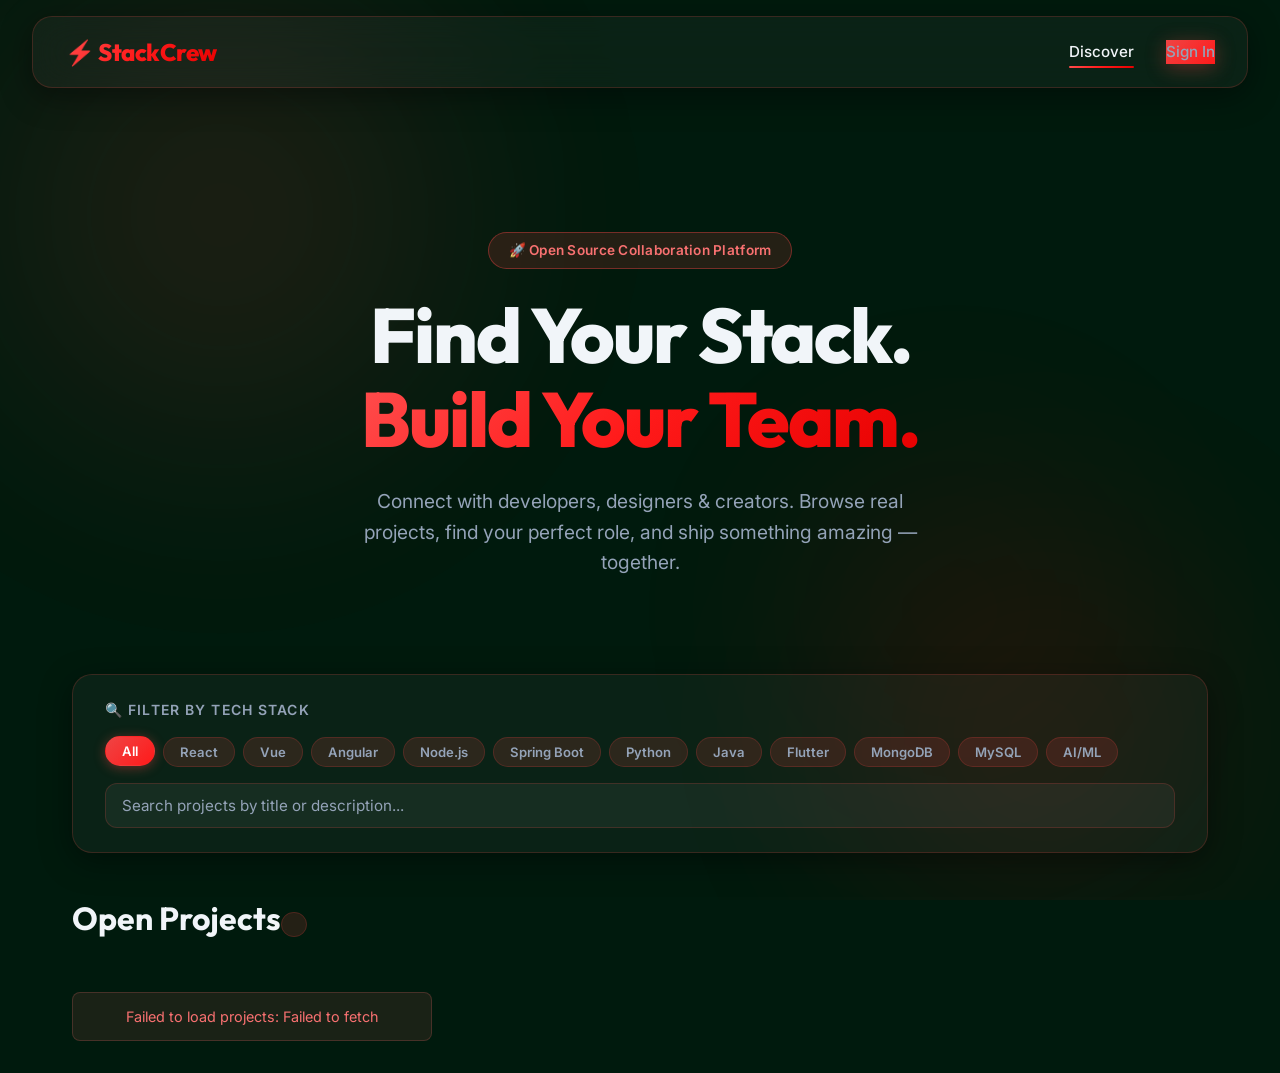
==== backend/src/main/resources/static/index.html @ 73561422 "feat: Add full frontend UI, splash screen, GitHub sync, match scores, notifications & shareable link" ====
<!DOCTYPE html>
<html lang="en">
<head>
    <meta charset="UTF-8">
    <meta name="viewport" content="width=device-width, initial-scale=1.0">
    <meta name="description" content="StackCrew — Find your stack, build your team, ship together. The developer collaboration platform where skills meet opportunity.">
    <title>StackCrew | Find Your Stack. Build Your Team.</title>
    <link rel="stylesheet" href="css/style.css">
    <link href="https://fonts.googleapis.com/css2?family=Inter:wght@300;400;500;600&family=Outfit:wght@500;700;800&display=swap" rel="stylesheet">
</head>
<body>
    <div class="bg-shapes">
        <div class="shape shape-1"></div>
        <div class="shape shape-2"></div>
        <div class="shape shape-3"></div>
    </div>

    <nav class="navbar glass-panel">
        <div class="logo">⚡ StackCrew</div>
        <div class="nav-links">
            <a href="index.html" class="active">Discover</a>
            <a href="dashboard.html" id="nav-dashboard" style="display: none;">Dashboard</a>
            <a href="auth.html" class="btn-primary" id="nav-login">Sign In</a>
            <button class="btn-secondary" id="nav-logout" style="display: none;">Logout</button>
        </div>
    </nav>

    <header class="hero slide-up">
        <div class="hero-badge">🚀 Open Source Collaboration Platform</div>
        <h1>Find Your Stack.<br><span class="gradient-text">Build Your Team.</span></h1>
        <p>Connect with developers, designers & creators. Browse real projects, find your perfect role, and ship something amazing — together.</p>
    </header>

    <main class="container fade-in">
        <!-- Filter Bar -->
        <div class="filter-bar glass-panel">
            <div class="filter-title">🔍 Filter by Tech Stack</div>
            <div class="filter-tags" id="filter-tags">
                <button class="filter-tag active" data-tag="all">All</button>
                <button class="filter-tag" data-tag="React">React</button>
                <button class="filter-tag" data-tag="Vue">Vue</button>
                <button class="filter-tag" data-tag="Angular">Angular</button>
                <button class="filter-tag" data-tag="Node.js">Node.js</button>
                <button class="filter-tag" data-tag="Spring Boot">Spring Boot</button>
                <button class="filter-tag" data-tag="Python">Python</button>
                <button class="filter-tag" data-tag="Java">Java</button>
                <button class="filter-tag" data-tag="Flutter">Flutter</button>
                <button class="filter-tag" data-tag="MongoDB">MongoDB</button>
                <button class="filter-tag" data-tag="MySQL">MySQL</button>
                <button class="filter-tag" data-tag="AI/ML">AI/ML</button>
            </div>
            <div class="filter-search">
                <input type="text" id="search-input" placeholder="Search projects by title or description..." />
            </div>
        </div>

        <div class="section-header">
            <h2>Open Projects <span id="project-count" class="count-badge"></span></h2>
        </div>
        <div class="projects-grid" id="projects-container">
            <!-- Projects dynamically injected here -->
        </div>
    </main>

    <script src="js/api.js?v=3"></script>
    <script src="js/app.js?v=3"></script>
</body>
</html>
---- backend/src/main/resources/static/css/style.css ----
:root {
    /* Dark Premium Color Palette */
    --bg-dark: #001a0d;
    --bg-panel: rgba(255, 255, 255, 0.04);
    --bg-panel-hover: rgba(255, 255, 255, 0.08);
    --border-color: rgba(239, 68, 68, 0.2);
    --border-highlight: rgba(239, 68, 68, 0.6);

    /* Typography Colors */
    --text-main: #f1f5f9;
    --text-muted: #94a3b8;

    /* Accents — Red spectrum */
    --primary: #ef4444;
    --primary-hover: #dc2626;
    --secondary: rgba(239, 68, 68, 0.15);
    --secondary-hover: rgba(239, 68, 68, 0.25);

    /* Gradients */
    --gradient-1: #ff4d4d; /* intense red */
    --gradient-2: #ff1a1a; /* vivid scarlet */
    --gradient-3: #e60000; /* deep crimson */
    --gradient-glow: linear-gradient(135deg, var(--gradient-1), var(--gradient-2), var(--gradient-3));


    --gradient-glow: linear-gradient(135deg, var(--gradient-1), var(--gradient-2), var(--gradient-3));

    --error: #f87171;
    --success: #34d399;
    --warning: #fbbf24;
}

/* Base Styles */
* {
    margin: 0;
    padding: 0;
    box-sizing: border-box;
}

body {
    font-family: 'Inter', sans-serif;
    background-color: var(--bg-dark);
    color: var(--text-main);
    min-height: 100vh;
    display: flex;
    flex-direction: column;
    overflow-x: hidden;
    position: relative;
    line-height: 1.6;
}

h1, h2, h3, h4, .logo {
    font-family: 'Outfit', sans-serif;
}

/* Custom Scrollbar */
::-webkit-scrollbar { width: 6px; }
::-webkit-scrollbar-track { background: var(--bg-dark); }
::-webkit-scrollbar-thumb { background: var(--primary); border-radius: 4px; }
::-webkit-scrollbar-thumb:hover { background: var(--primary-hover); }

/* Background Animated Shapes */
.bg-shapes {
    position: fixed;
    top: 0; left: 0; right: 0; bottom: 0;
    z-index: -1;
    overflow: hidden;
    pointer-events: none;
}

.shape {
    position: absolute;
    border-radius: 50%;
    filter: blur(100px);
    opacity: 0.3;
    animation: float 25s infinite alternate ease-in-out, rotate 30s infinite linear;
}

.shape-1 {
    top: -15%; left: -10%;
    width: 700px; height: 700px;
    background: radial-gradient(circle, rgba(255,77,77,0.5) 0%, rgba(0,0,0,0) 70%);
}

.shape-2 {
    bottom: -15%; right: -5%;
    width: 600px; height: 600px;
    background: radial-gradient(circle, rgba(255,26,26,0.4) 0%, rgba(0,0,0,0) 70%);
    animation-delay: -8s;
}

.shape-3 {
    top: 40%; left: 55%;
    width: 500px; height: 500px;
    background: radial-gradient(circle, rgba(230,0,0,0.3) 0%, rgba(0,0,0,0) 70%);
    animation-delay: -14s;
}

@keyframes float {
    0% { transform: translate(0, 0) scale(1); }
    50% { transform: translate(60px, 40px) scale(1.08); }
    100% { transform: translate(-40px, 60px) scale(0.92); }
}

/* Additional Animations */
@keyframes rotate {
    from { transform: rotate(0deg); }
    to { transform: rotate(360deg); }
}

/* Utilities */
.container {
    max-width: 1200px;
    margin: 0 auto;
    padding: 2rem;
    width: 100%;
}

.gradient-text {
    background: var(--gradient-glow);
    -webkit-background-clip: text;
    -webkit-text-fill-color: transparent;
    display: inline-block;
}

.glass-panel {
    background: var(--bg-panel);
    backdrop-filter: blur(20px);
    -webkit-backdrop-filter: blur(20px);
    border: 1px solid var(--border-color);
    border-radius: 20px;
    box-shadow: 0 8px 32px rgba(0, 0, 0, 0.4);
    transition: all 0.3s ease;
}

.w-100 { width: 100%; }
.hidden { display: none !important; }

/* Animations */
.fade-in { animation: fadeIn 0.8s ease forwards; }
.slide-up { animation: slideUp 0.8s cubic-bezier(0.16, 1, 0.3, 1) forwards; }

@keyframes fadeIn {
    from { opacity: 0; }
    to { opacity: 1; }
}

@keyframes slideUp {
    from { opacity: 0; transform: translateY(40px); }
    to { opacity: 1; transform: translateY(0); }
}

/* Buttons */
button {
    cursor: pointer;
    font-weight: 600;
    font-family: 'Inter', sans-serif;
    border: none;
    border-radius: 12px;
    padding: 0.875rem 1.75rem;
    font-size: 0.95rem;
    transition: all 0.3s cubic-bezier(0.4, 0, 0.2, 1);
    position: relative;
    overflow: hidden;
}

.btn-primary {
    background: linear-gradient(135deg, var(--primary), var(--gradient-2));
    color: white;
    box-shadow: 0 4px 20px rgba(239, 68, 68, 0.35);
}

.btn-primary:hover {
    transform: translateY(-2px);
    box-shadow: 0 8px 28px rgba(239, 68, 68, 0.55);
}

.btn-secondary {
    background: var(--secondary);
    color: var(--text-main);
    border: 1px solid var(--border-color);
}

.btn-secondary:hover {
    background: var(--secondary-hover);
    transform: translateY(-2px);
    border-color: var(--border-highlight);
}

.glow-effect::before {
    content: '';
    position: absolute;
    top: 0; left: -100%;
    width: 100%; height: 100%;
    background: linear-gradient(90deg, transparent, rgba(255,255,255,0.15), transparent);
    transition: left 0.5s ease;
}

.glow-effect:hover::before { left: 100%; }

/* Navigation */
.navbar {
    display: flex;
    justify-content: space-between;
    align-items: center;
    padding: 1rem 2rem;
    margin: 1rem 2rem;
    position: sticky;
    top: 1rem;
    z-index: 100;
}

.logo {
    font-size: 1.5rem;
    font-weight: 800;
    letter-spacing: -0.5px;
    background: var(--gradient-glow);
    -webkit-background-clip: text;
    -webkit-text-fill-color: transparent;
}

.nav-links {
    display: flex;
    gap: 2rem;
    align-items: center;
}

.nav-links a {
    color: var(--text-muted);
    text-decoration: none;
    font-weight: 500;
    font-size: 0.95rem;
    transition: color 0.2s;
    position: relative;
}

.nav-links a:hover, .nav-links a.active { color: var(--text-main); }

.nav-links a:not(.btn-primary)::after {
    content: '';
    position: absolute;
    bottom: -4px; left: 0;
    width: 0%; height: 2px;
    background: var(--gradient-glow);
    transition: width 0.3s ease;
    border-radius: 2px;
}

.nav-links a:not(.btn-primary):hover::after,
.nav-links a.active:not(.btn-primary)::after { width: 100%; }

/* Hero Section */
.hero {
    text-align: center;
    padding: 8rem 2rem 4rem;
    display: flex;
    flex-direction: column;
    align-items: center;
    justify-content: center;
    gap: 1.5rem;
}

.hero-badge {
    background: rgba(239, 68, 68, 0.15);
    border: 1px solid rgba(239, 68, 68, 0.4);
    color: #f87171;
    padding: 0.4rem 1.2rem;
    border-radius: 999px;
    font-size: 0.85rem;
    font-weight: 600;
    letter-spacing: 0.02em;
}

.hero h1 {
    font-size: clamp(2.5rem, 6vw, 5rem);
    line-height: 1.1;
    font-weight: 800;
    letter-spacing: -2px;
}

.hero p {
    font-size: clamp(1rem, 2vw, 1.2rem);
    color: var(--text-muted);
    max-width: 600px;
    font-weight: 400;
}

/* Filter Bar */
.filter-bar {
    padding: 1.5rem 2rem;
    margin-bottom: 2.5rem;
    display: flex;
    flex-direction: column;
    gap: 1rem;
}

.filter-title {
    font-size: 0.875rem;
    font-weight: 600;
    color: var(--text-muted);
    text-transform: uppercase;
    letter-spacing: 0.08em;
}

.filter-tags {
    display: flex;
    flex-wrap: wrap;
    gap: 0.5rem;
}

.filter-tag {
    background: var(--secondary);
    color: var(--text-muted);
    border: 1px solid var(--border-color);
    padding: 0.35rem 1rem;
    border-radius: 999px;
    font-size: 0.82rem;
    font-weight: 600;
    cursor: pointer;
    transition: all 0.2s ease;
}

.filter-tag:hover,
.filter-tag.active {
    background: linear-gradient(135deg, var(--primary), var(--gradient-2));
    color: white;
    border-color: transparent;
    box-shadow: 0 2px 12px rgba(239, 68, 68, 0.4);
    transform: translateY(-1px);
}

.filter-search input {
    width: 100%;
    padding: 0.75rem 1rem;
    background: rgba(255,255,255,0.05);
    border: 1px solid var(--border-color);
    border-radius: 12px;
    color: var(--text-main);
    font-size: 0.95rem;
    font-family: 'Inter', sans-serif;
    transition: all 0.3s ease;
}

.filter-search input:focus {
    outline: none;
    border-color: var(--primary);
    box-shadow: 0 0 0 3px rgba(239, 68, 68, 0.2);
    background: rgba(255,255,255,0.07);
}

.filter-search input::placeholder { color: var(--text-muted); }

/* Projects Grid */
.section-header {
    margin-bottom: 2rem;
    display: flex;
    align-items: center;
    gap: 1rem;
}

.section-header h2 {
    font-size: 2rem;
    font-weight: 700;
}

.count-badge {
    background: var(--secondary);
    color: var(--primary);
    border: 1px solid var(--border-color);
    padding: 0.2rem 0.75rem;
    border-radius: 999px;
    font-size: 0.85rem;
    font-weight: 700;
    font-family: 'Inter', sans-serif;
}

.projects-grid {
    display: grid;
    grid-template-columns: repeat(auto-fill, minmax(320px, 1fr));
    gap: 1.75rem;
}

.project-card {
    padding: 1.75rem;
    background: var(--bg-panel);
    border: 1px solid var(--border-color);
    border-radius: 20px;
    transition: transform 0.4s cubic-bezier(0.175, 0.885, 0.32, 1.275), box-shadow 0.4s ease, border-color 0.4s ease;
    display: flex;
    flex-direction: column;
    gap: 0.75rem;
}

.project-card:hover {
    transform: translateY(-8px);
    box-shadow: 0 20px 50px rgba(239, 68, 68, 0.2);
    border-color: var(--border-highlight);
    background: var(--bg-panel-hover);
}

.project-card-header {
    display: flex;
    align-items: flex-start;
    justify-content: space-between;
    gap: 0.5rem;
}

.project-title {
    font-size: 1.25rem;
    font-weight: 700;
    line-height: 1.3;
}

.pulse-badge {
    padding: 0.25rem 0.65rem;
    border-radius: 999px;
    font-size: 0.72rem;
    font-weight: 700;
    white-space: nowrap;
    flex-shrink: 0;
}

.pulse-new {
    background: rgba(52, 211, 153, 0.15);
    color: var(--success);
    border: 1px solid rgba(52, 211, 153, 0.3);
}

.pulse-active {
    background: rgba(239, 68, 68, 0.15);
    color: #f87171;
    border: 1px solid rgba(239, 68, 68, 0.3);
}

.pulse-established {
    background: rgba(251, 191, 36, 0.1);
    color: var(--warning);
    border: 1px solid rgba(251, 191, 36, 0.2);
}

.project-owner {
    color: var(--text-muted);
    font-size: 0.82rem;
}

.project-desc {
    color: var(--text-muted);
    font-size: 0.92rem;
    line-height: 1.6;
    flex-grow: 1;
    display: -webkit-box;
    -webkit-line-clamp: 3;
    -webkit-box-orient: vertical;
    overflow: hidden;
}

.tech-stack {
    display: flex;
    flex-wrap: wrap;
    gap: 0.4rem;
}

.tech-badge {
    background: rgba(239, 68, 68, 0.12);
    color: #ffb3b3;
    padding: 0.3rem 0.75rem;
    border-radius: 999px;
    font-size: 0.78rem;
    font-weight: 600;
    border: 1px solid rgba(255, 77, 77, 0.25);
}

.commitment-badge {
    background: rgba(239, 68, 68, 0.1);
    color: #f87171;
    padding: 0.25rem 0.65rem;
    border-radius: 999px;
    font-size: 0.75rem;
    font-weight: 600;
    border: 1px solid rgba(239, 68, 68, 0.2);
    display: inline-flex;
    align-items: center;
    gap: 0.3rem;
}

.project-meta {
    display: flex;
    flex-wrap: wrap;
    gap: 0.5rem;
    align-items: center;
}

.project-reqs {
    font-size: 0.82rem;
    color: var(--text-muted);
    padding: 0.75rem;
    background: rgba(255,255,255,0.03);
    border-radius: 8px;
    border: 1px solid var(--border-color);
}

.project-reqs strong { color: var(--text-main); }

.github-link {
    color: #ff4d4d;
    font-size: 0.8rem;
    font-weight: 600;
    text-decoration: none;
    display: inline-flex;
    align-items: center;
    gap: 0.3rem;
    transition: color 0.2s;
}

.github-link:hover { color: #ff1a1a; }

/* Forms & Auth */
.auth-page {
    display: flex;
    align-items: center;
    justify-content: center;
}

.auth-container {
    width: 100%;
    max-width: 480px;
    padding: 3rem;
    margin: 2rem;
}

.auth-header {
    text-align: center;
    margin-bottom: 2.5rem;
}

.auth-header h2 {
    font-size: 2rem;
    background: var(--gradient-glow);
    -webkit-background-clip: text;
    -webkit-text-fill-color: transparent;
    margin-bottom: 0.5rem;
}

.auth-header p { color: var(--text-muted); }

.form-group { margin-bottom: 1.5rem; }

.form-group label {
    display: block;
    margin-bottom: 0.5rem;
    font-size: 0.88rem;
    color: var(--text-muted);
    font-weight: 500;
}

.form-group input,
.form-group textarea,
.form-group select,
.form-select {
    width: 100%;
    padding: 0.875rem 1rem;
    background: rgba(255,255,255,0.06);
    border: 1px solid var(--border-color);
    border-radius: 12px;
    color: var(--text-main);
    font-size: 0.95rem;
    transition: all 0.3s ease;
    font-family: 'Inter', sans-serif;
}

.form-group select option,
.form-select option {
    background: #1a0505;
    color: var(--text-main);
}

.form-group input:focus, .form-group textarea:focus, .form-group select:focus {
    outline: none;
    border-color: var(--primary);
    box-shadow: 0 0 0 3px rgba(255, 77, 77, 0.2);
    background: rgba(255,255,255,0.08);
}

.form-group input::placeholder,
.form-group textarea::placeholder { color: #475569; }

.auth-switch {
    text-align: center;
    margin-top: 1.5rem;
    font-size: 0.9rem;
    color: var(--text-muted);
}

.auth-switch a {
    color: #ff4d4d;
    text-decoration: none;
    font-weight: 600;
    transition: color 0.2s;
}

.auth-switch a:hover { color: white; }

.error-message {
    color: var(--error);
    text-align: center;
    margin-top: 1rem;
    font-size: 0.9rem;
    background: rgba(248, 113, 113, 0.1);
    padding: 0.75rem;
    border-radius: 8px;
    border: 1px solid rgba(248, 113, 113, 0.2);
    display: none;
}
.error-message:not(:empty) { display: block; }

/* Dashboard */
.dashboard-header {
    display: flex;
    justify-content: space-between;
    align-items: center;
    margin-bottom: 3rem;
}

.dashboard-header h2 { font-size: 2.2rem; }
.dashboard-header p { color: var(--text-muted); margin-top: 0.5rem; }

.dashboard-grid {
    display: grid;
    grid-template-columns: repeat(auto-fit, minmax(400px, 1fr));
    gap: 2rem;
    align-items: start;
}

.dashboard-section { padding: 2rem; }

.dashboard-section h3 {
    margin-bottom: 1.5rem;
    font-size: 1.3rem;
    padding-bottom: 1rem;
    border-bottom: 1px solid var(--border-color);
    color: var(--text-main);
}

/* Modal */
.modal {
    position: fixed;
    top: 0; left: 0; width: 100%; height: 100%;
    background: rgba(0,0,0,0.75);
    backdrop-filter: blur(12px);
    display: flex;
    align-items: center;
    justify-content: center;
    z-index: 1000;
    opacity: 0;
    visibility: hidden;
    transition: all 0.3s ease;
}

.modal:not(.hidden) {
    opacity: 1;
    visibility: visible;
}

.modal-content {
    width: 100%;
    max-width: 560px;
    padding: 2.5rem;
    position: relative;
    max-height: 90vh;
    overflow-y: auto;
}

.modal-content h3 {
    font-size: 1.8rem;
    margin-bottom: 2rem;
    background: var(--gradient-glow);
    -webkit-background-clip: text;
    -webkit-text-fill-color: transparent;
}

.close-modal {
    position: absolute;
    top: 1.5rem; right: 1.5rem;
    font-size: 1.75rem;
    cursor: pointer;
    color: var(--text-muted);
    transition: color 0.2s;
    line-height: 1;
}

.close-modal:hover { color: white; }

.list-container {
    display: flex;
    flex-direction: column;
    gap: 1rem;
}

.list-item {
    padding: 1.25rem;
    background: rgba(255, 255, 255, 0.03);
    border: 1px solid var(--border-color);
    border-radius: 12px;
    display: flex;
    justify-content: space-between;
    align-items: center;
    transition: all 0.2s ease;
}

.list-item:hover {
    background: rgba(255, 77, 77, 0.06);
    border-color: var(--border-highlight);
}

.text-muted { color: var(--text-muted); }

@media (max-width: 768px) {
    .dashboard-grid { grid-template-columns: 1fr; }
    .hero h1 { font-size: 2.5rem; letter-spacing: -1px; }
    .navbar { flex-direction: column; gap: 1rem; }
    .filter-bar { padding: 1.25rem; }
    .dashboard-header { flex-direction: column; align-items: flex-start; gap: 1rem; }
}

/* Custom Features CSS */
.inline-btn-group {
    display: flex;
    gap: 0.75rem;
    align-items: flex-start;
}

.match-badge {
    padding: 0.25rem 0.65rem;
    border-radius: 999px;
    font-size: 0.72rem;
    font-weight: 700;
    white-space: nowrap;
    flex-shrink: 0;
    background: rgba(255, 77, 77, 0.1);
    color: #ff4d4d;
    border: 1px solid rgba(255, 77, 77, 0.3);
}

.match-high {
    background: linear-gradient(135deg, rgba(255, 77, 77, 0.25), rgba(230, 0, 0, 0.25));
    border-color: rgba(255, 77, 77, 0.6);
    box-shadow: 0 0 12px rgba(255, 77, 77, 0.3);
    animation: matchPulse 2s infinite alternate ease-in-out;
}

@keyframes matchPulse {
    0% { transform: scale(1); box-shadow: 0 0 8px rgba(255, 77, 77, 0.2); }
    100% { transform: scale(1.03); box-shadow: 0 0 15px rgba(255, 77, 77, 0.5); }
}

.toast-notification {
    position: fixed;
    bottom: 2rem;
    right: 2rem;
    background: rgba(26, 5, 5, 0.95);
    border: 1px solid var(--border-highlight);
    box-shadow: 0 10px 30px rgba(255, 77, 77, 0.3);
    backdrop-filter: blur(12px);
    -webkit-backdrop-filter: blur(12px);
    color: var(--text-main);
    padding: 1rem 1.75rem;
    border-radius: 12px;
    z-index: 9999;
    display: flex;
    align-items: center;
    gap: 0.75rem;
    font-weight: 500;
    font-size: 0.95rem;
    animation: toastSlideIn 0.4s cubic-bezier(0.16, 1, 0.3, 1) forwards, toastFadeOut 0.4s cubic-bezier(0.16, 1, 0.3, 1) 2.6s forwards;
}

@keyframes toastSlideIn {
    from { transform: translateY(100px) scale(0.9); opacity: 0; }
    to { transform: translateY(0) scale(1); opacity: 1; }
}

@keyframes toastFadeOut {
    from { transform: translateY(0) scale(1); opacity: 1; }
    to { transform: translateY(50px) scale(0.9); opacity: 0; }
}

@keyframes highlightFlash {
    0% { border-color: var(--border-color); box-shadow: none; }
    30% { border-color: #ff1a1a; box-shadow: 0 0 25px rgba(255, 26, 26, 0.5); }
    100% { border-color: var(--border-highlight); box-shadow: 0 20px 50px rgba(239, 68, 68, 0.2); }
}

.project-card.highlighted {
    animation: highlightFlash 2.5s cubic-bezier(0.25, 1, 0.5, 1) forwards;
    border-width: 2px;
}
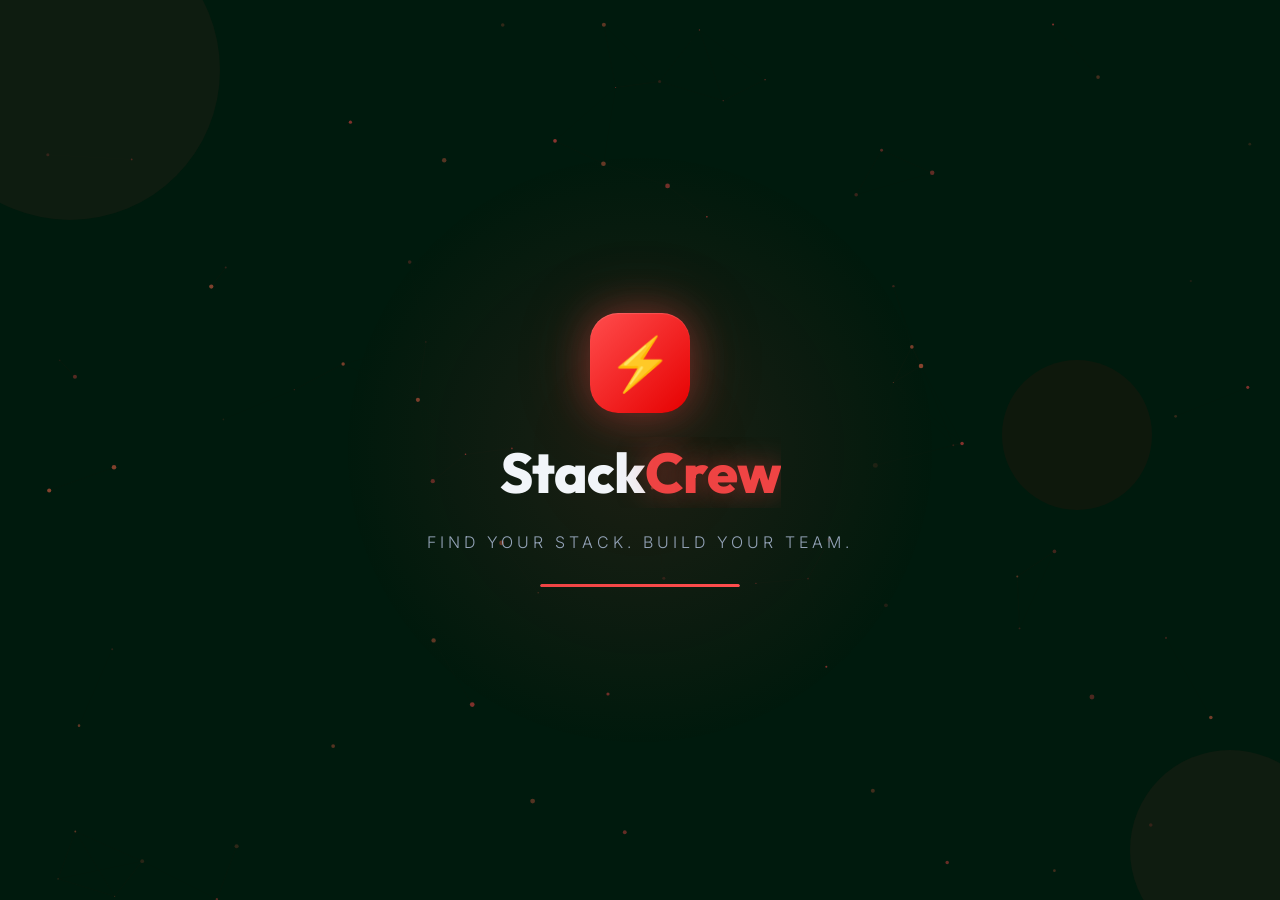
==== commit 124e12ad: "fix: Rename splash.html to index.html to fix Netlify routing" ====
--- a/backend/src/main/resources/static/index.html
+++ b/backend/src/main/resources/static/index.html
@@ -3,66 +3,346 @@
 <head>
     <meta charset="UTF-8">
     <meta name="viewport" content="width=device-width, initial-scale=1.0">
-    <meta name="description" content="StackCrew — Find your stack, build your team, ship together. The developer collaboration platform where skills meet opportunity.">
-    <title>StackCrew | Find Your Stack. Build Your Team.</title>
-    <link rel="stylesheet" href="css/style.css">
+    <title>StackCrew</title>
     <link href="https://fonts.googleapis.com/css2?family=Inter:wght@300;400;500;600&family=Outfit:wght@500;700;800&display=swap" rel="stylesheet">
+    <style>
+        *, *::before, *::after {
+            margin: 0;
+            padding: 0;
+            box-sizing: border-box;
+        }
+
+        body {
+            background: #001a0d;
+            min-height: 100vh;
+            display: flex;
+            align-items: center;
+            justify-content: center;
+            overflow: hidden;
+            font-family: 'Outfit', sans-serif;
+        }
+
+        /* ─── Particle Canvas ─── */
+        #particles {
+            position: fixed;
+            inset: 0;
+            z-index: 0;
+        }
+
+        /* ─── Radial glow behind logo ─── */
+        .glow-bg {
+            position: fixed;
+            width: 600px;
+            height: 600px;
+            border-radius: 50%;
+            background: radial-gradient(circle, rgba(239, 68, 68, 0.15) 0%, transparent 70%);
+            top: 50%;
+            left: 50%;
+            transform: translate(-50%, -50%) scale(0);
+            animation: glowPulse 3s ease-out 0.2s forwards;
+            z-index: 1;
+        }
+
+        @keyframes glowPulse {
+            0%   { transform: translate(-50%, -50%) scale(0); opacity: 0; }
+            50%  { transform: translate(-50%, -50%) scale(1.2); opacity: 1; }
+            100% { transform: translate(-50%, -50%) scale(1); opacity: 0.8; }
+        }
+
+        /* ─── Main container ─── */
+        .splash-container {
+            position: relative;
+            z-index: 10;
+            display: flex;
+            flex-direction: column;
+            align-items: center;
+            gap: 24px;
+        }
+
+        /* ─── Lightning bolt icon ─── */
+        .logo-icon {
+            width: 100px;
+            height: 100px;
+            border-radius: 28px;
+            background: linear-gradient(135deg, #ff4d4d, #e60000);
+            display: flex;
+            align-items: center;
+            justify-content: center;
+            font-size: 52px;
+            box-shadow:
+                0 0 40px rgba(239, 68, 68, 0.4),
+                0 0 80px rgba(239, 68, 68, 0.2),
+                inset 0 1px 1px rgba(255,255,255,0.15);
+            opacity: 0;
+            transform: scale(0.3) rotate(-20deg);
+            animation: iconEntry 0.8s cubic-bezier(0.34, 1.56, 0.64, 1) 0.3s forwards,
+                       iconFloat 3s ease-in-out 1.5s infinite alternate;
+        }
+
+        @keyframes iconEntry {
+            0%   { opacity: 0; transform: scale(0.3) rotate(-20deg); }
+            100% { opacity: 1; transform: scale(1) rotate(0deg); }
+        }
+
+        @keyframes iconFloat {
+            0%   { transform: translateY(0); }
+            100% { transform: translateY(-8px); }
+        }
+
+        /* Ring pulse around icon */
+        .logo-icon::before,
+        .logo-icon::after {
+            content: '';
+            position: absolute;
+            border-radius: 28px;
+            border: 2px solid rgba(239, 68, 68, 0.3);
+            inset: -12px;
+            opacity: 0;
+            animation: ringPulse 2s ease-out 1s infinite;
+        }
+        .logo-icon::after {
+            inset: -24px;
+            animation-delay: 1.3s;
+        }
+
+        @keyframes ringPulse {
+            0%   { transform: scale(0.8); opacity: 0.8; }
+            100% { transform: scale(1.3); opacity: 0; }
+        }
+
+        /* ─── Brand name ─── */
+        .brand-name {
+            font-size: 56px;
+            font-weight: 800;
+            letter-spacing: -1px;
+            color: #f1f5f9;
+            overflow: hidden;
+        }
+
+        .brand-name span {
+            display: inline-block;
+            opacity: 0;
+            transform: translateY(40px) rotateX(90deg);
+            animation: letterReveal 0.5s cubic-bezier(0.34, 1.56, 0.64, 1) forwards;
+        }
+
+        @keyframes letterReveal {
+            0%   { opacity: 0; transform: translateY(40px) rotateX(90deg); }
+            100% { opacity: 1; transform: translateY(0) rotateX(0deg); }
+        }
+
+        .brand-name .red {
+            color: #ef4444;
+            text-shadow: 0 0 30px rgba(239, 68, 68, 0.5);
+        }
+
+        /* ─── Tagline ─── */
+        .tagline {
+            font-family: 'Inter', sans-serif;
+            font-size: 16px;
+            font-weight: 300;
+            color: #94a3b8;
+            letter-spacing: 4px;
+            text-transform: uppercase;
+            opacity: 0;
+            transform: translateY(20px);
+            animation: fadeUp 0.8s ease-out 1.6s forwards;
+        }
+
+        @keyframes fadeUp {
+            0%   { opacity: 0; transform: translateY(20px); }
+            100% { opacity: 1; transform: translateY(0); }
+        }
+
+        /* ─── Loading bar ─── */
+        .loader-track {
+            width: 200px;
+            height: 3px;
+            background: rgba(255, 255, 255, 0.08);
+            border-radius: 10px;
+            overflow: hidden;
+            opacity: 0;
+            animation: fadeUp 0.5s ease-out 2s forwards;
+            margin-top: 8px;
+        }
+
+        .loader-fill {
+            width: 0%;
+            height: 100%;
+            background: linear-gradient(90deg, #ef4444, #ff4d4d, #ef4444);
+            background-size: 200% 100%;
+            border-radius: 10px;
+            animation: loaderGrow 2s ease-in-out 2.2s forwards,
+                       loaderShimmer 1s linear 2.2s infinite;
+        }
+
+        @keyframes loaderGrow {
+            0%   { width: 0%; }
+            60%  { width: 75%; }
+            100% { width: 100%; }
+        }
+
+        @keyframes loaderShimmer {
+            0%   { background-position: 200% 0; }
+            100% { background-position: -200% 0; }
+        }
+
+        /* ─── Fade-out transition ─── */
+        .splash-exit {
+            animation: exitSplash 0.6s cubic-bezier(0.4, 0, 0.2, 1) forwards;
+        }
+
+        @keyframes exitSplash {
+            0%   { opacity: 1; transform: scale(1); }
+            100% { opacity: 0; transform: scale(1.05); filter: blur(8px); }
+        }
+
+        /* ─── Floating shapes (decorative) ─── */
+        .deco-shape {
+            position: fixed;
+            border-radius: 50%;
+            opacity: 0.06;
+            z-index: 0;
+        }
+        .deco-shape-1 {
+            width: 300px; height: 300px;
+            background: #ef4444;
+            top: -80px; left: -80px;
+            animation: decoFloat 8s ease-in-out infinite alternate;
+        }
+        .deco-shape-2 {
+            width: 200px; height: 200px;
+            background: #ff4d4d;
+            bottom: -50px; right: -50px;
+            animation: decoFloat 6s ease-in-out 1s infinite alternate-reverse;
+        }
+        .deco-shape-3 {
+            width: 150px; height: 150px;
+            background: #e60000;
+            top: 40%; right: 10%;
+            animation: decoFloat 7s ease-in-out 0.5s infinite alternate;
+        }
+
+        @keyframes decoFloat {
+            0%   { transform: translate(0, 0); }
+            100% { transform: translate(20px, -30px); }
+        }
+    </style>
 </head>
 <body>
-    <div class="bg-shapes">
-        <div class="shape shape-1"></div>
-        <div class="shape shape-2"></div>
-        <div class="shape shape-3"></div>
+    <canvas id="particles"></canvas>
+    <div class="glow-bg"></div>
+
+    <div class="deco-shape deco-shape-1"></div>
+    <div class="deco-shape deco-shape-2"></div>
+    <div class="deco-shape deco-shape-3"></div>
+
+    <div class="splash-container" id="splashContainer">
+        <div class="logo-icon" id="logoIcon">⚡</div>
+        <div class="brand-name" id="brandName"></div>
+        <div class="tagline">Find your stack. Build your team.</div>
+        <div class="loader-track">
+            <div class="loader-fill" id="loaderFill"></div>
+        </div>
     </div>
 
-    <nav class="navbar glass-panel">
-        <div class="logo">⚡ StackCrew</div>
-        <div class="nav-links">
-            <a href="index.html" class="active">Discover</a>
-            <a href="dashboard.html" id="nav-dashboard" style="display: none;">Dashboard</a>
-            <a href="auth.html" class="btn-primary" id="nav-login">Sign In</a>
-            <button class="btn-secondary" id="nav-logout" style="display: none;">Logout</button>
-        </div>
-    </nav>
-
-    <header class="hero slide-up">
-        <div class="hero-badge">🚀 Open Source Collaboration Platform</div>
-        <h1>Find Your Stack.<br><span class="gradient-text">Build Your Team.</span></h1>
-        <p>Connect with developers, designers & creators. Browse real projects, find your perfect role, and ship something amazing — together.</p>
-    </header>
-
-    <main class="container fade-in">
-        <!-- Filter Bar -->
-        <div class="filter-bar glass-panel">
-            <div class="filter-title">🔍 Filter by Tech Stack</div>
-            <div class="filter-tags" id="filter-tags">
-                <button class="filter-tag active" data-tag="all">All</button>
-                <button class="filter-tag" data-tag="React">React</button>
-                <button class="filter-tag" data-tag="Vue">Vue</button>
-                <button class="filter-tag" data-tag="Angular">Angular</button>
-                <button class="filter-tag" data-tag="Node.js">Node.js</button>
-                <button class="filter-tag" data-tag="Spring Boot">Spring Boot</button>
-                <button class="filter-tag" data-tag="Python">Python</button>
-                <button class="filter-tag" data-tag="Java">Java</button>
-                <button class="filter-tag" data-tag="Flutter">Flutter</button>
-                <button class="filter-tag" data-tag="MongoDB">MongoDB</button>
-                <button class="filter-tag" data-tag="MySQL">MySQL</button>
-                <button class="filter-tag" data-tag="AI/ML">AI/ML</button>
-            </div>
-            <div class="filter-search">
-                <input type="text" id="search-input" placeholder="Search projects by title or description..." />
-            </div>
-        </div>
-
-        <div class="section-header">
-            <h2>Open Projects <span id="project-count" class="count-badge"></span></h2>
-        </div>
-        <div class="projects-grid" id="projects-container">
-            <!-- Projects dynamically injected here -->
-        </div>
-    </main>
-
-    <script src="js/api.js?v=3"></script>
-    <script src="js/app.js?v=3"></script>
+    <script>
+        // ─── Letter-by-letter reveal ───
+        (function() {
+            const name = 'StackCrew';
+            const container = document.getElementById('brandName');
+            const redStart = 5; // 'Crew' starts at index 5
+
+            name.split('').forEach((char, i) => {
+                const span = document.createElement('span');
+                span.textContent = char;
+                span.style.animationDelay = `${0.9 + i * 0.07}s`;
+                if (i >= redStart) span.classList.add('red');
+                container.appendChild(span);
+            });
+        })();
+
+        // ─── Particle system ───
+        (function() {
+            const canvas = document.getElementById('particles');
+            const ctx = canvas.getContext('2d');
+            let w, h, particles = [];
+
+            function resize() {
+                w = canvas.width = window.innerWidth;
+                h = canvas.height = window.innerHeight;
+            }
+            resize();
+            window.addEventListener('resize', resize);
+
+            class Particle {
+                constructor() { this.reset(); }
+                reset() {
+                    this.x = Math.random() * w;
+                    this.y = Math.random() * h;
+                    this.size = Math.random() * 2 + 0.5;
+                    this.speedX = (Math.random() - 0.5) * 0.4;
+                    this.speedY = (Math.random() - 0.5) * 0.4;
+                    this.opacity = Math.random() * 0.5 + 0.1;
+                    this.hue = Math.random() > 0.5 ? 0 : 10; // red hues
+                }
+                update() {
+                    this.x += this.speedX;
+                    this.y += this.speedY;
+                    if (this.x < 0 || this.x > w || this.y < 0 || this.y > h) this.reset();
+                }
+                draw() {
+                    ctx.beginPath();
+                    ctx.arc(this.x, this.y, this.size, 0, Math.PI * 2);
+                    ctx.fillStyle = `hsla(${this.hue}, 80%, 60%, ${this.opacity})`;
+                    ctx.fill();
+                }
+            }
+
+            for (let i = 0; i < 80; i++) particles.push(new Particle());
+
+            // Draw connections between nearby particles
+            function drawConnections() {
+                for (let i = 0; i < particles.length; i++) {
+                    for (let j = i + 1; j < particles.length; j++) {
+                        const dx = particles[i].x - particles[j].x;
+                        const dy = particles[i].y - particles[j].y;
+                        const dist = Math.sqrt(dx * dx + dy * dy);
+                        if (dist < 120) {
+                            ctx.beginPath();
+                            ctx.moveTo(particles[i].x, particles[i].y);
+                            ctx.lineTo(particles[j].x, particles[j].y);
+                            ctx.strokeStyle = `rgba(239, 68, 68, ${0.06 * (1 - dist / 120)})`;
+                            ctx.lineWidth = 0.5;
+                            ctx.stroke();
+                        }
+                    }
+                }
+            }
+
+            function animate() {
+                ctx.clearRect(0, 0, w, h);
+                particles.forEach(p => { p.update(); p.draw(); });
+                drawConnections();
+                requestAnimationFrame(animate);
+            }
+            animate();
+        })();
+
+        // ─── Auto-redirect after animation ───
+        setTimeout(() => {
+            document.getElementById('splashContainer').classList.add('splash-exit');
+            document.querySelector('.glow-bg').classList.add('splash-exit');
+            setTimeout(() => {
+                // Check if user is logged in
+                const token = localStorage.getItem('token');
+                if (token) {
+                    window.location.href = '/discover.html';
+                } else {
+                    window.location.href = '/auth.html';
+                }
+            }, 600);
+        }, 4200);
+    </script>
 </body>
 </html>
